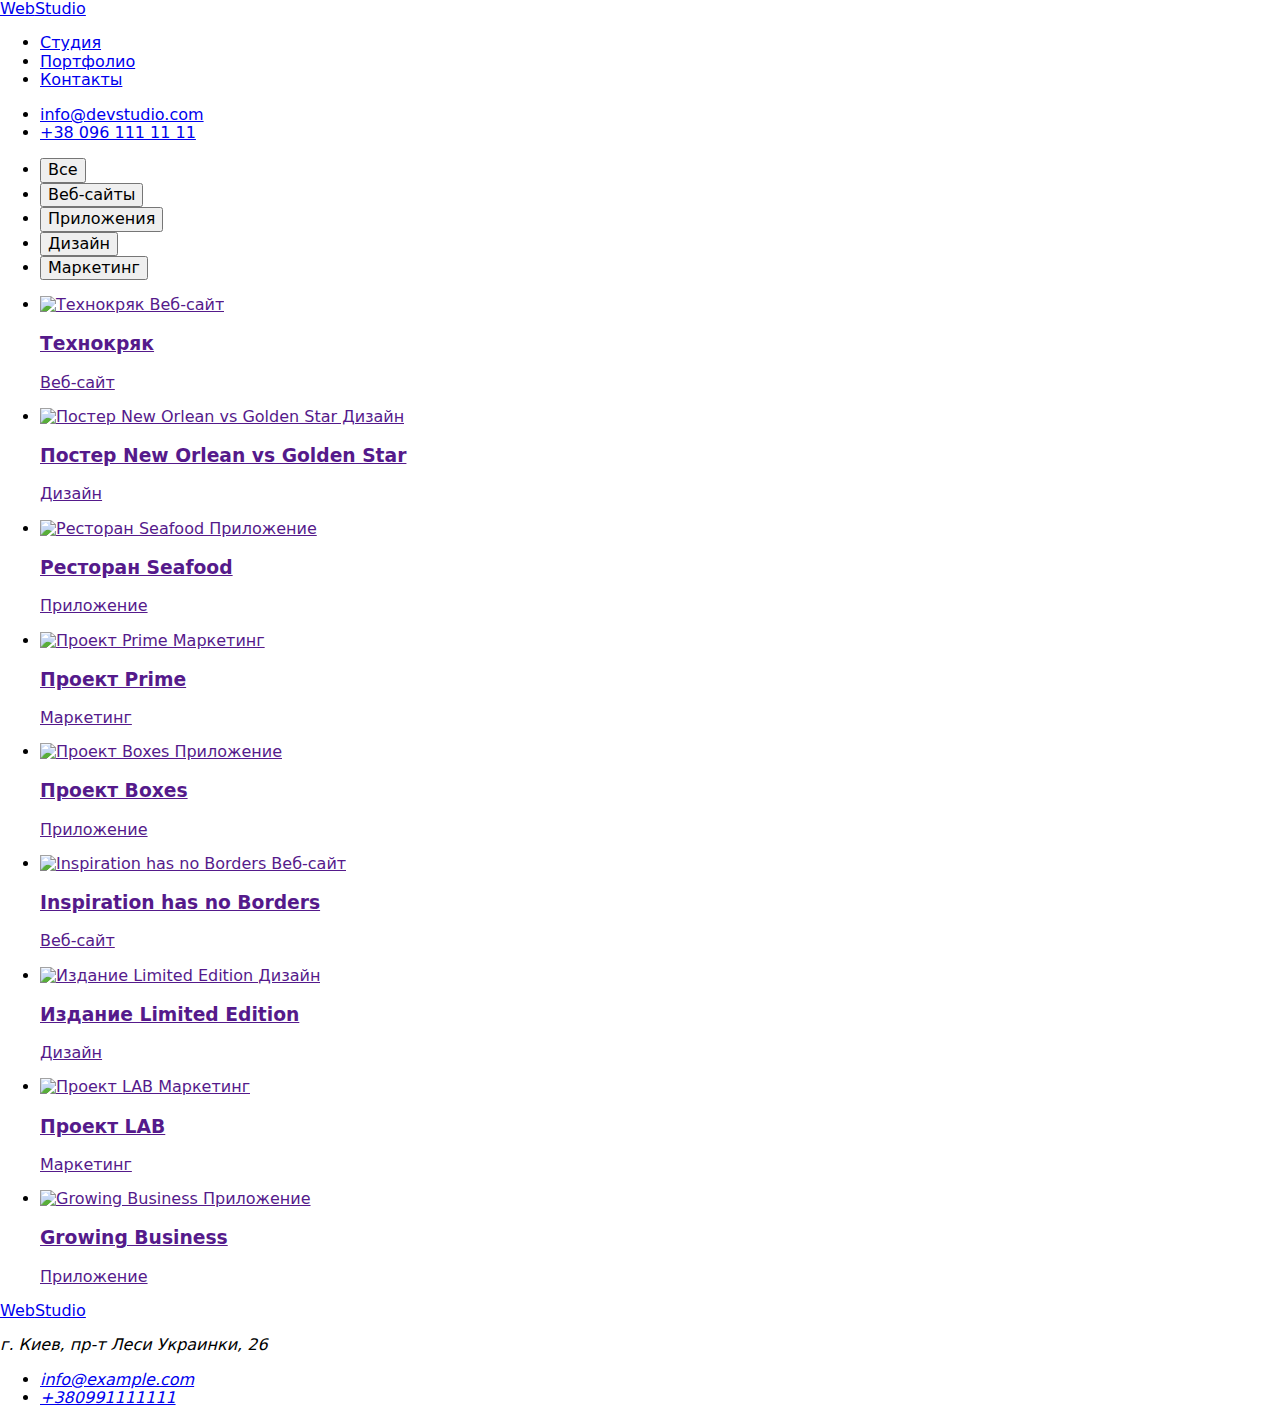
==== portfolio.html @ 3529022d "Create portfolio.html" ====
<!DOCTYPE html>
<html lang="ru">

<head>
    <meta charset="UTF-8">
    <meta http-equiv="X-UA-Compatible" content="IE=edge">
    <meta name="viewport" content="width=device-width, initial-scale=1.0">
    <title lang="en">WebStudio</title>
    <link rel="preconnect" href="https://fonts.googleapis.com">
    <link rel="preconnect" href="https://fonts.gstatic.com" crossorigin>
    <link
        href="https://fonts.googleapis.com/css2?family=Raleway:wght@700&family=Roboto:wght@400;500;700;900&display=swap"
        rel="stylesheet">
    <link rel="stylesheet"
        href="https://cdnjs.cloudflare.com/ajax/libs/modern-normalize/1.0.0/modern-normalize.min.css" />
    <link rel="stylesheet" href="./css/styles.css">
</head>

<body>
    <!-- Лого сайта -->
    <header class="page-header">
        <div class="container navmain">
            <a href="./index.html" class="logo" lang="en"><span class="web">Web</span>Studio</a>
            <nav>
                <!--Навигация сайта-->
                <ul class="marka">
                    <li class="item"><a class="nav-site" href="./index.html">Студия</a></li>
                    <li class="item"><a class="nav-sites" href="./portfolio.html">Портфолио</a></li>
                    <li class="item"><a class="nav-site" href="./Контакты">Контакты</a></li>
                </ul>
            </nav>
            <ul class="marka">
                <li class="item"><a class="nav-adm" href="mailto:info@devstudio.com">info@devstudio.com</a></li>
                <li class="item"><a class="nav-adm" href="tel:+380961111111">+38 096 111 11 11</a></li>
            </ul>
        </div>
    </header>

    <!-- услуги/примеры работ-->
    <main>
        <section class="section-main">
            <div class="container">
                <ul class="buttonsfive">
                    <li class="button-marg"><button class="button-all" type="button">Все</button></li>
                    <li class="button-marg"><button class="button-site" type="button">Веб-сайты</button></li>
                    <li class="button-marg"><button class="button-app" type="button">Приложения</button></li>
                    <li class="button-marg"><button class="button-design" type="button">Дизайн</button></li>
                    <li class="button-marg"><button class="button-market" type="button">Маркетинг</button></li>
                </ul>
                <ul class="site-photo">
                    <li class="item">
                        <a href="">
                            <img src="./images/technokryak.jpg" alt="Технокряк Веб-сайт" width="370" height="294"/>
                            <h3>Технокряк</h3>
                            <p>Веб-сайт</p>
                        </a>
                    </li>
                    <li class="item">
                        <a href="">
                            <img src="./images/basketposter.jpg" alt="Постер New Orlean vs Golden Star Дизайн" width="370" height="294"/>
                            <h3>Постер New Orlean vs Golden Star</h3>
                            <p>Дизайн</p>
                        </a>
                    </li>
                    <li class="item">
                        <a href="">
                            <img src="./images/seafood.jpg" alt="Ресторан Seafood Приложение" width="370" height="294"/>
                            <h3>Ресторан Seafood</h3>
                            <p>Приложение</p>
                        </a>
                    </li>
                    <li class="item">
                        <a href="">
                            <img src="./images/projectprime.jpg" alt="Проект Prime Маркетинг" width="370" height="294"/>
                            <h3>Проект Prime</h3>
                            <p>Маркетинг</p>
                        </a>
                    </li>
                    <li class="item">
                        <a href="">
                            <img src="./images/boxes.jpg" alt="Проект Boxes Приложение" width="370" height="294"/>
                            <h3>Проект Boxes</h3>
                            <p>Приложение</p>
                        </a>
                    </li>
                    <li class="item">
                        <a href="">
                            <img src="./images/inspirations.jpg" alt="Inspiration has no Borders Веб-сайт" width="370" height="294"/>
                            <h3>Inspiration has no Borders</h3>
                            <p>Веб-сайт</p>
                        </a>
                    </li>
                    <li class="item">
                        <a href="">
                            <img src="./images/limitededition.jpg" alt="Издание Limited Edition Дизайн" width="370" height="294"/>
                            <h3>Издание Limited Edition</h3>
                            <p>Дизайн</p>
                        </a>
                    </li>
                    <li class="item">
                        <a href="">
                            <img src="./images/lab.jpg" alt="Проект LAB Маркетинг" width="370" height="294"/>
                            <h3>Проект LAB</h3>
                            <p>Маркетинг</p>
                        </a>
                    </li>
                    <li class="item">
                        <a href="">
                            <img src="./images/growing.jpg" alt="Growing Business Приложение" width="370" height="294"/>
                            <h3>Growing Business</h3>
                            <p>Приложение</p>
                        </a>
                    </li>
                </ul>
            </div>
        </section>
    </main>
    <!-- Футер -->
    <footer class="footer">
        <a href="./index.html" class="logo-two" lang="en"><span class="web-two">Web</span>Studio</a>
        <address class="address">
            <p class="street">г. Киев, пр-т Леси Украинки, 26</p>
            <ul class="marka-foot">
                <li><a class="nav-adm-two" href="mailto:info@example.com">info@example.com</a></li>
                <li><a class="nav-adm-two" href="tel:380991111111">+380991111111</a></li>
            </ul>
        </address>
    </footer>
</body>

</html>
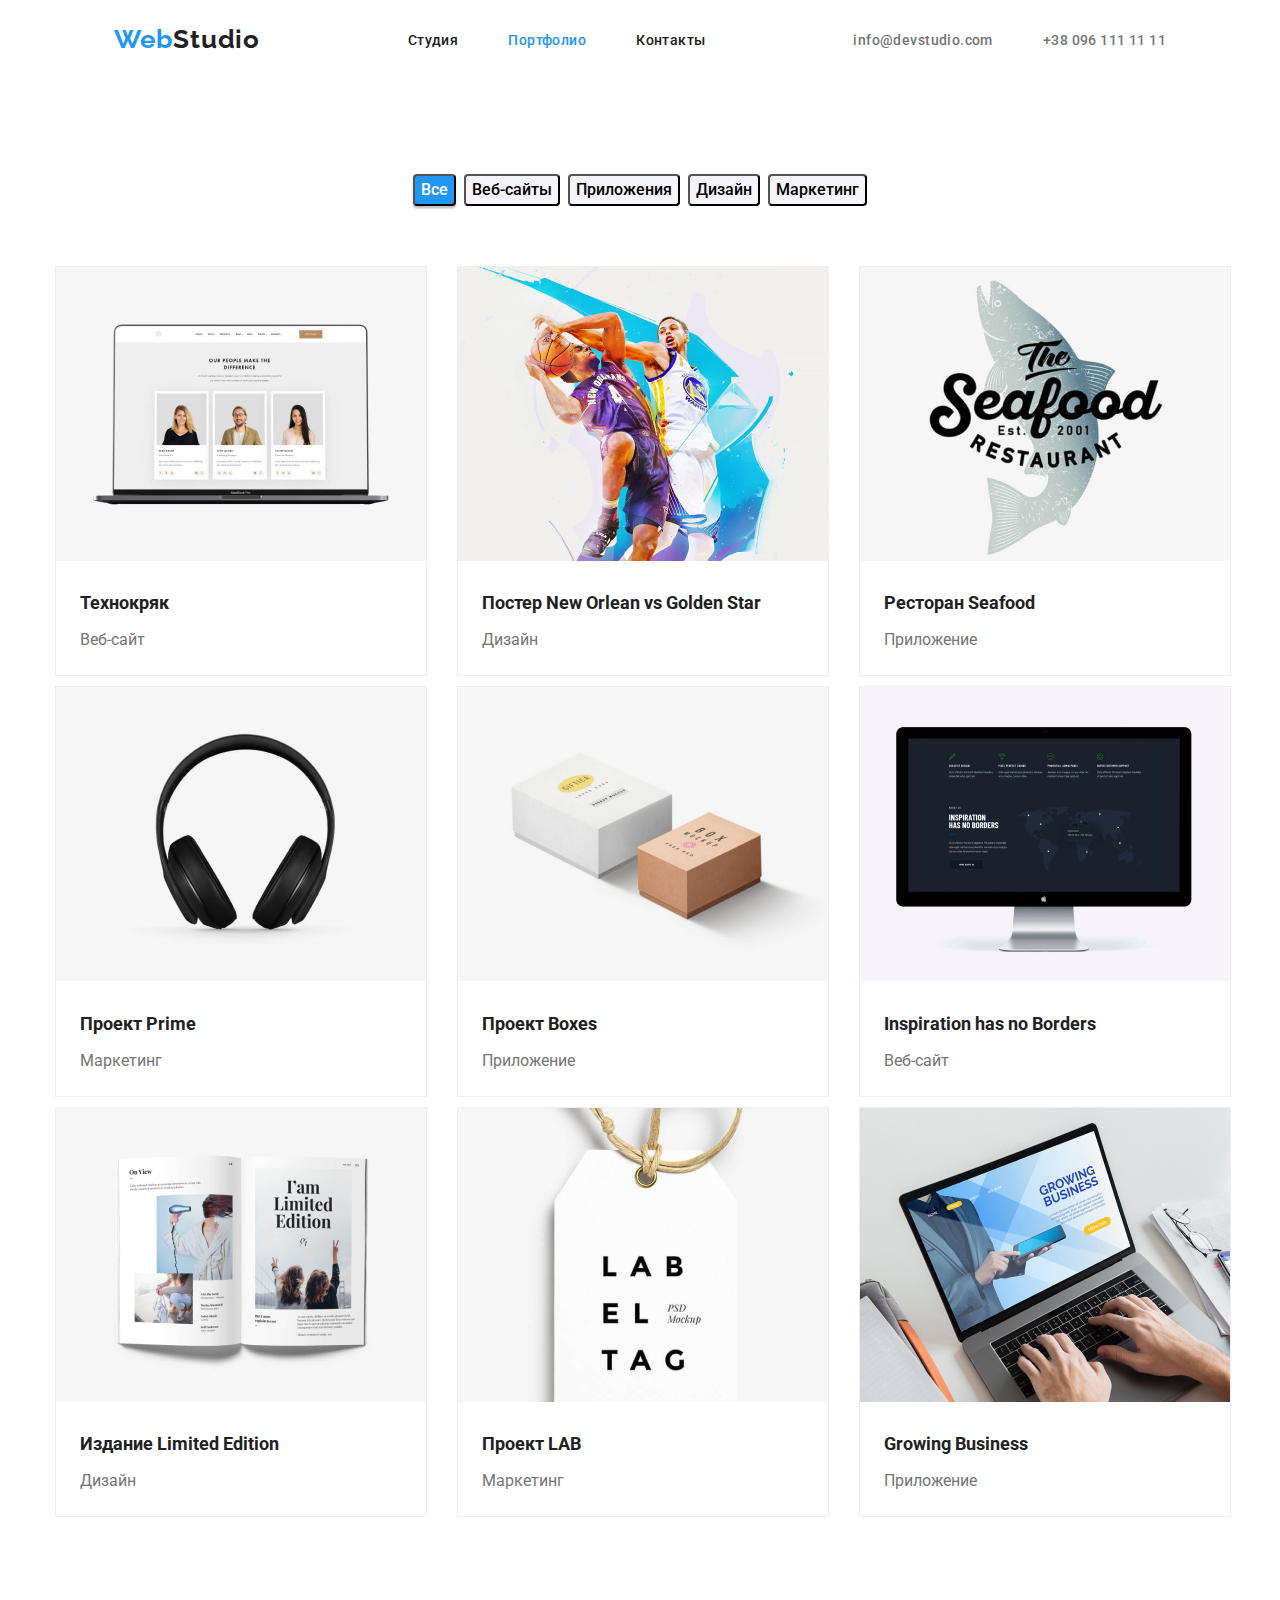
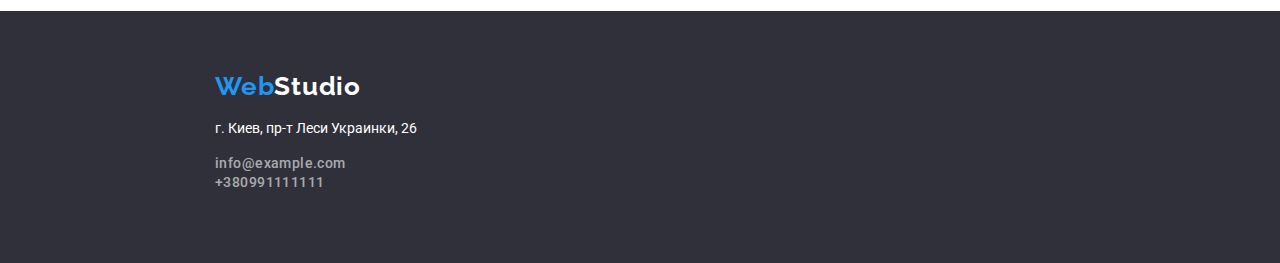
==== commit aba9b808: "Update portfolio.html" ====
--- a/portfolio.html
+++ b/portfolio.html
@@ -118,9 +118,9 @@
     <!-- Футер -->
     <footer class="footer">
         <a href="./index.html" class="logo-two" lang="en"><span class="web-two">Web</span>Studio</a>
-        <address class="address">
-            <p class="street">г. Киев, пр-т Леси Украинки, 26</p>
+        <address>
             <ul class="marka-foot">
+                <li><p>г. Киев, пр-т Леси Украинки, 26</p></li>
                 <li><a class="nav-adm-two" href="mailto:info@example.com">info@example.com</a></li>
                 <li><a class="nav-adm-two" href="tel:380991111111">+380991111111</a></li>
             </ul>
--- a/css/styles.css
+++ b/css/styles.css
@@ -0,0 +1,409 @@
+body {
+  font-family: roboto;
+  color: #212121;
+}
+.html {
+  box-sizing: border-box;
+}
+.page-header {
+  list-style: none;
+}
+
+.container {
+  width: 1230px;
+  padding-left: 15px;
+  padding-right: 15px;
+  margin-left: auto;
+  margin-right: auto;
+}
+.navmain {
+  display: flex;
+  justify-content: space-around;
+}
+
+.logo {
+  display: flex;
+  margin-top: 24px;
+  font-family: Raleway;
+  font-weight: bold;
+  font-size: 26px;
+  line-height: 31px;
+  color: #212121;
+  text-decoration: none;
+  letter-spacing: 0.03em;
+}
+.web {
+  display: flex;
+  font-family: Raleway;
+  font-weight: bold;
+  font-size: 26px;
+  line-height: 31px;
+  color: #2196f3;
+  text-decoration: none;
+  letter-spacing: 0.03em;
+}
+.buttonsfive {
+  list-style-type: none;
+  padding: 0px;
+  margin: 0px;
+  display: flex;
+  justify-content: center;
+  padding-top: 94px;
+}
+
+.marka .item + .item {
+  margin-left: 30px;
+}
+.marka h3 {
+  padding-top: 94px;
+  margin-top: 0px;
+  margin-bottom: 10px;
+}
+.marka p {
+  margin-top: 0px;
+  margin-bottom: 0px;
+}
+.marka {
+  list-style-type: none;
+  padding: 0px;
+  margin: 0px;
+  display: flex;
+  justify-content: center;
+}
+.marka-foot {
+  list-style-type: none;
+  padding: 0px;
+  margin: 0px;
+  margin-left: 215px;
+}
+
+.marka-two + .marka-two {
+  margin-left: 30px;
+}
+.marka-two {
+  margin: 0px;
+  padding-left: 0px;
+  list-style-type: none;
+  display: flex;
+  justify-content: center;
+  padding-bottom: 94px;
+}
+.marka-two .item-two + .item-two {
+  margin-left: 30px;
+}
+
+.marka li {
+  list-style-type: none;
+}
+
+.social {
+  list-style-type: none;
+  margin: 0px;
+  padding: 0px;
+  display: flex;
+  justify-content: center;
+}
+.social .social-link + .social-link {
+  margin-left: 10px;
+}
+.marka-three {
+  list-style-type: none;
+  margin: 0px;
+  padding: 0px;
+  padding-bottom: 94px;
+  display: flex;
+  justify-content: center;
+}
+.marka-three .item-three + .item-three {
+  margin-left: 30px;
+}
+.marka-three h3 {
+  margin-top: 30px;
+  margin-bottom: 10px;
+}
+.marka-three p {
+  margin-top: 0px;
+  margin-bottom: 30px;
+}
+.nav-sites {
+  display: flex;
+  align-items: center;
+  justify-content: center;
+  padding-top: 32px;
+  padding-bottom: 32px;
+  font-weight: 500;
+  font-size: 14px;
+  line-height: 16px;
+  color: #2196f3;
+  text-decoration: none;
+  letter-spacing: 0.03em;
+}
+.nav-site {
+  display: flex;
+  align-items: center;
+  justify-content: center;
+  padding-top: 32px;
+  padding-bottom: 32px;
+  font-weight: 500;
+  font-size: 14px;
+  line-height: 16px;
+  color: #212121;
+  text-decoration: none;
+  letter-spacing: 0.03em;
+}
+
+.marka .item + .item {
+  margin-left: 50px;
+}
+.nav-site:hover,
+.nav-site:focus {
+  color: #2196f3;
+}
+.nav-adm {
+  display: flex;
+  align-items: center;
+  justify-content: center;
+  margin-top: 32px;
+  margin-bottom: 32px;
+  color: rgba(117, 117, 117, 1);
+  font-weight: 500;
+  font-size: 14px;
+  line-height: 16px;
+  text-decoration: none;
+  letter-spacing: 0.03em;
+  font-style: normal;
+}
+.nav-adm:hover,
+.nav-adm:focus {
+  color: #2196f3;
+}
+.nav-adm-two {
+  color: rgba(255, 255, 255, 0.6);
+  font-weight: 500;
+  font-size: 14px;
+  line-height: 16px;
+  text-decoration: none;
+  letter-spacing: 0.03em;
+  font-style: normal;
+}
+.nav-adm-two:hover,
+.nav-adm-two:focus {
+  color: #2196f3;
+}
+.section {
+  background: #2f303a;
+  width: 1600px;
+  height: 600px;
+  margin: auto;
+  padding: auto;
+}
+.section-talk {
+  padding: 0px;
+  margin: 0px;
+  padding-top: 200px;
+  margin-bottom: 30px;
+
+  font-family: Roboto;
+  font-weight: 900;
+  font-size: 44px;
+  line-height: 60px;
+  text-align: center;
+  letter-spacing: 0.06em;
+  text-transform: uppercase;
+  color: #ffffff;
+}
+.section-button:hover,
+.section-button:focus {
+  background: #188ce8;
+}
+.section-button {
+  width: 200px;
+  height: 50px;
+  background: #2196f3;
+  box-shadow: 0px 4px 4px rgba(0, 0, 0, 0.15);
+  border-radius: 4px;
+  cursor: pointer;
+  position: relative;
+  left: 50%;
+  transform: translate(-50%, 0);
+}
+.butt {
+  font-weight: bold;
+  font-size: 16px;
+  line-height: 30px;
+  color: #ffffff;
+  letter-spacing: 0.06em;
+}
+.special h3 {
+  font-weight: bold;
+  font-size: 14px;
+  line-height: 16px;
+  color: #212121;
+  letter-spacing: 0.03em;
+  text-transform: uppercase;
+}
+.special p {
+  font-weight: normal;
+  font-size: 14px;
+  line-height: 24px;
+  color: #757575;
+}
+.workday h2 {
+  margin-top: 0px;
+  margin-bottom: 50px;
+  padding-top: 94px;
+  text-align: center;
+  font-weight: bold;
+  font-size: 36px;
+  line-height: 42px;
+  color: #212121;
+}
+.teamwork {
+  list-style: none;
+  background: #f5f4fa;
+}
+.teamwork h2 {
+  margin-top: 0px;
+  margin-bottom: 50px;
+  padding-top: 94px;
+  text-align: center;
+  font-weight: bold;
+  font-size: 36px;
+  line-height: 42px;
+  color: #212121;
+}
+.teamwork h3 {
+  text-align: center;
+  font-weight: 500;
+  font-size: 16px;
+  line-height: 19px;
+  color: #212121;
+}
+.teamwork p {
+  text-align: center;
+  font-weight: normal;
+  font-size: 16px;
+  line-height: 19px;
+  color: #757575;
+}
+
+.footer {
+  background: #2f303a;
+  margin: auto;
+  padding: auto;
+  width: 1600px;
+  height: 252px;
+}
+.marka-foot p {
+  font-style: normal;
+  font-weight: normal;
+  font-size: 14px;
+  line-height: 24px;
+  color: #ffffff;
+}
+.logo-two {
+  margin-left: 215px;
+  padding-top: 60px;
+  display: block;
+  justify-content: center;
+  font-family: Raleway;
+  font-weight: bold;
+  font-size: 26px;
+  line-height: 31px;
+  color: #ffffff;
+  text-decoration: none;
+  letter-spacing: 0.03em;
+}
+.web-two {
+  font-family: Raleway;
+  font-weight: bold;
+  font-size: 26px;
+  line-height: 31px;
+  color: #2196f3;
+  letter-spacing: 0.03em;
+  text-decoration: none;
+}
+.buttonsfive .button-marg + .button-marg {
+  margin-left: 8px;
+}
+.buttonsfive .button-marg {
+  margin-bottom: 50px;
+}
+.button-all,
+.button-site,
+.button-app,
+.button-design,
+.button-market {
+  background: #f5f4fa;
+  border-radius: 4px;
+  cursor: pointer;
+  font-weight: 500;
+  font-size: 16px;
+  line-height: 26px;
+}
+.button-all:hover,
+.button-site:hover,
+.button-app:hover,
+.button-design:hover,
+.button-market:hover,
+.button-all:focus,
+.button-site:focus,
+.button-app:focus,
+.button-design:focus,
+.button-market:focus {
+  background: #2196f3;
+  box-shadow: 0px 3px 1px rgba(0, 0, 0, 0.1), 0px 1px 2px rgba(0, 0, 0, 0.08),
+    0px 2px 2px rgba(0, 0, 0, 0.12);
+  border-radius: 4px;
+  color: #ffffff;
+}
+.button-all {
+  background: #2196f3;
+  box-shadow: 0px 3px 1px rgba(0, 0, 0, 0.1), 0px 1px 2px rgba(0, 0, 0, 0.08),
+    0px 2px 2px rgba(0, 0, 0, 0.12);
+  border-radius: 4px;
+  color: #ffffff;
+}
+.site-photo .item {
+  padding: 0px;
+  margin-left: 10px;
+  margin-top: 10px;
+  border: 1px solid #eeeeee;
+}
+.site-photo .item:nth-child(1n) {
+  margin-left: 30px;
+}
+
+.site-photo a {
+  text-decoration: none;
+  margin: 0px;
+  padding: 0px;
+}
+.site-photo {
+  list-style-type: none;
+  display: flex;
+  flex-wrap: wrap;
+  padding: 0px;
+  margin: 0px;
+  margin-left: -15px;
+  margin-right: -15px;
+  padding-bottom: 94px;
+}
+.site-photo h3 {
+  font-weight: bold;
+  font-size: 18px;
+  line-height: 36px;
+  color: #212121;
+  margin-top: 20px;
+  margin-bottom: 4px;
+  margin-left: 24px;
+}
+.site-photo p {
+  font-weight: normal;
+  font-size: 16px;
+  line-height: 30px;
+  color: #757575;
+  margin-bottom: 20px;
+  margin-top: 0px;
+  margin-left: 24px;
+}
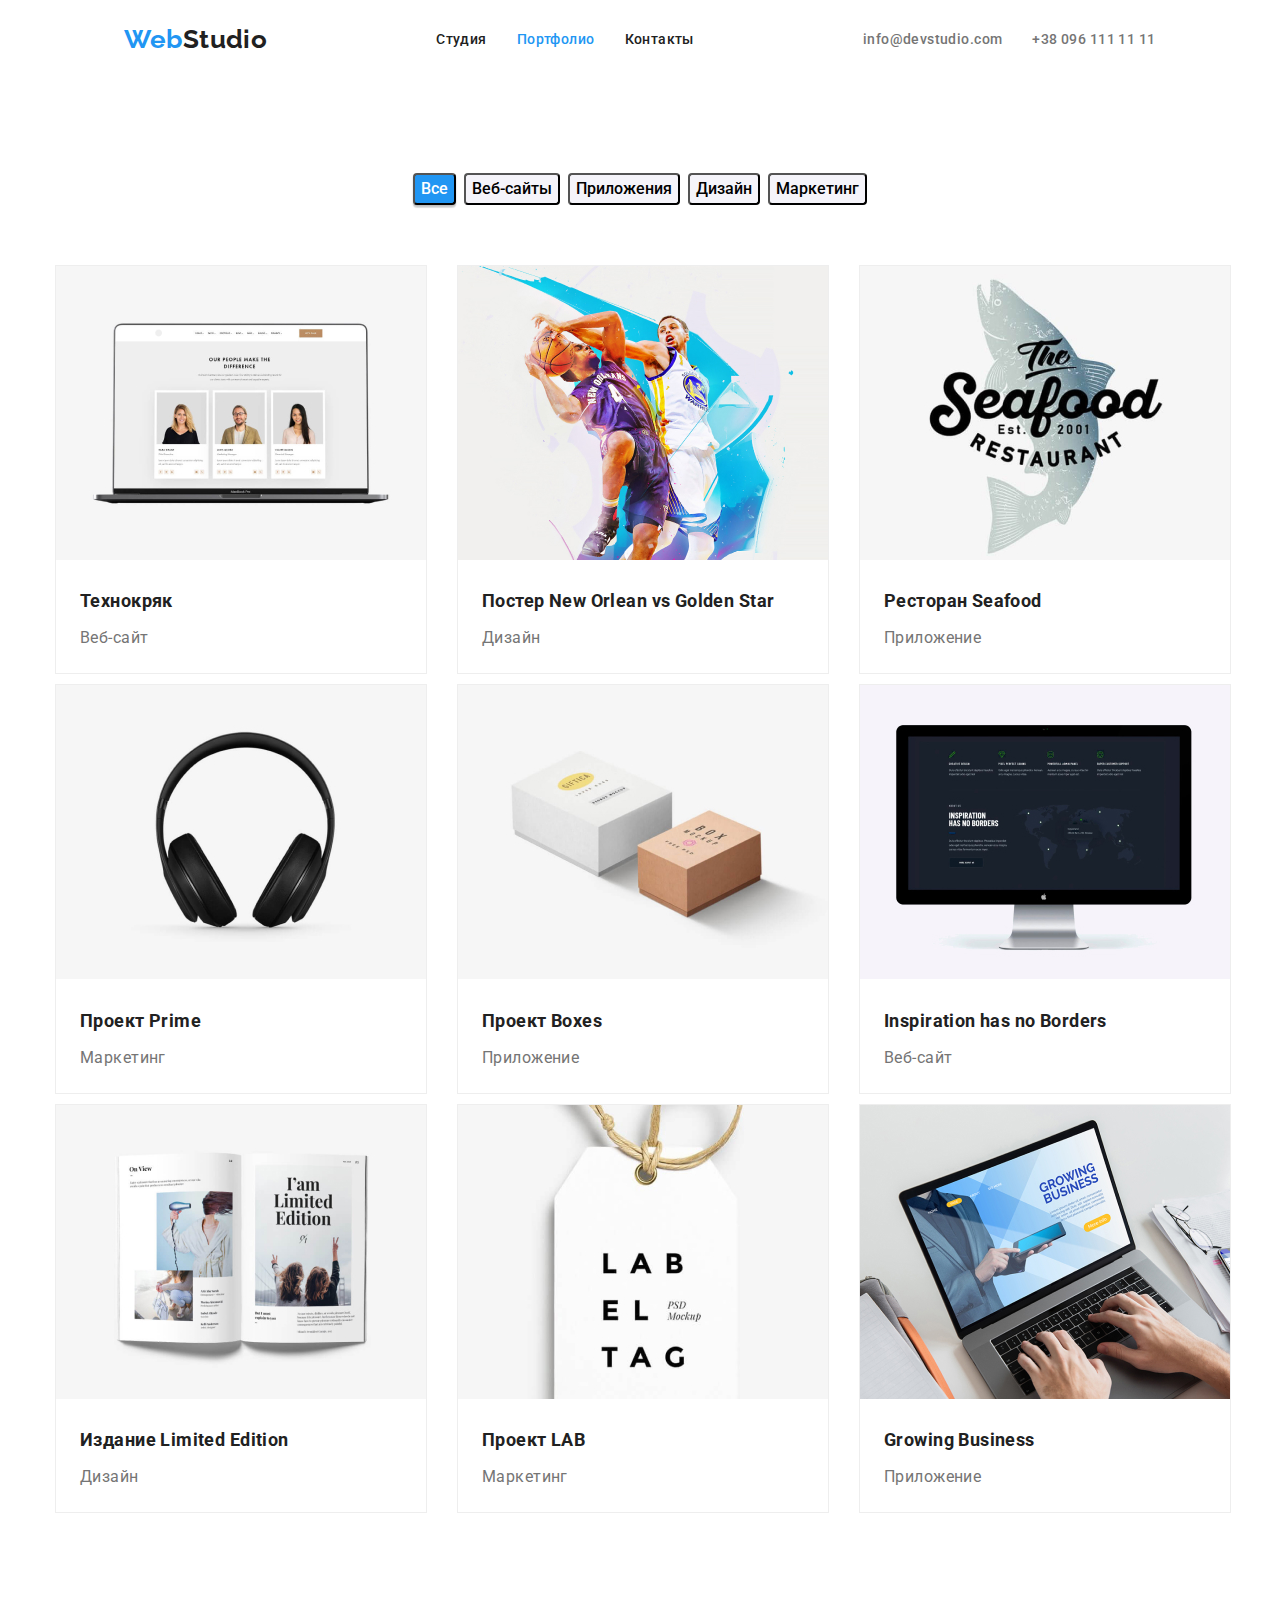
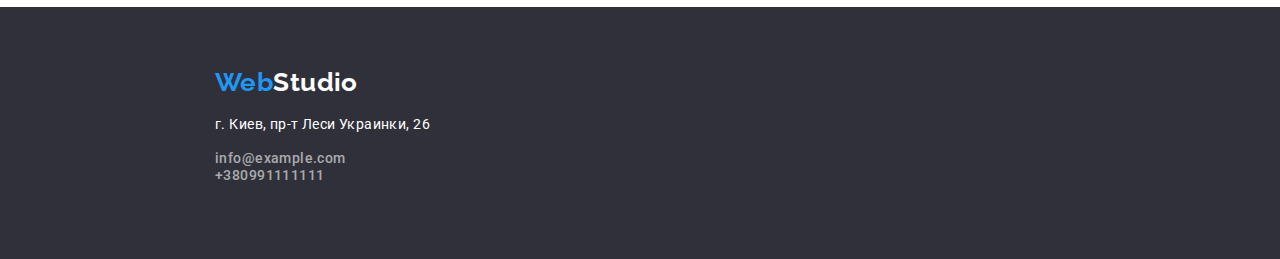
==== commit 82d7c0eb: "Update portfolio.html" ====
--- a/portfolio.html
+++ b/portfolio.html
@@ -40,6 +40,7 @@
     <main>
         <section class="section-main">
             <div class="container">
+                <h1>услуги, примеры работ</h1>
                 <ul class="buttonsfive">
                     <li class="button-marg"><button class="button-all" type="button">Все</button></li>
                     <li class="button-marg"><button class="button-site" type="button">Веб-сайты</button></li>
@@ -51,63 +52,63 @@
                     <li class="item">
                         <a href="">
                             <img src="./images/technokryak.jpg" alt="Технокряк Веб-сайт" width="370" height="294"/>
-                            <h3>Технокряк</h3>
+                            <h2>Технокряк</h2>
                             <p>Веб-сайт</p>
                         </a>
                     </li>
                     <li class="item">
                         <a href="">
                             <img src="./images/basketposter.jpg" alt="Постер New Orlean vs Golden Star Дизайн" width="370" height="294"/>
-                            <h3>Постер New Orlean vs Golden Star</h3>
+                            <h2>Постер New Orlean vs Golden Star</h2>
                             <p>Дизайн</p>
                         </a>
                     </li>
                     <li class="item">
                         <a href="">
                             <img src="./images/seafood.jpg" alt="Ресторан Seafood Приложение" width="370" height="294"/>
-                            <h3>Ресторан Seafood</h3>
+                            <h2>Ресторан Seafood</h2>
                             <p>Приложение</p>
                         </a>
                     </li>
                     <li class="item">
                         <a href="">
                             <img src="./images/projectprime.jpg" alt="Проект Prime Маркетинг" width="370" height="294"/>
-                            <h3>Проект Prime</h3>
+                            <h2>Проект Prime</h2>
                             <p>Маркетинг</p>
                         </a>
                     </li>
                     <li class="item">
                         <a href="">
                             <img src="./images/boxes.jpg" alt="Проект Boxes Приложение" width="370" height="294"/>
-                            <h3>Проект Boxes</h3>
+                            <h2>Проект Boxes</h2>
                             <p>Приложение</p>
                         </a>
                     </li>
                     <li class="item">
                         <a href="">
                             <img src="./images/inspirations.jpg" alt="Inspiration has no Borders Веб-сайт" width="370" height="294"/>
-                            <h3>Inspiration has no Borders</h3>
+                            <h2>Inspiration has no Borders</h2>
                             <p>Веб-сайт</p>
                         </a>
                     </li>
                     <li class="item">
                         <a href="">
                             <img src="./images/limitededition.jpg" alt="Издание Limited Edition Дизайн" width="370" height="294"/>
-                            <h3>Издание Limited Edition</h3>
+                            <h2>Издание Limited Edition</h2>
                             <p>Дизайн</p>
                         </a>
                     </li>
                     <li class="item">
                         <a href="">
                             <img src="./images/lab.jpg" alt="Проект LAB Маркетинг" width="370" height="294"/>
-                            <h3>Проект LAB</h3>
+                            <h2>Проект LAB</h2>
                             <p>Маркетинг</p>
                         </a>
                     </li>
                     <li class="item">
                         <a href="">
                             <img src="./images/growing.jpg" alt="Growing Business Приложение" width="370" height="294"/>
-                            <h3>Growing Business</h3>
+                            <h2>Growing Business</h2>
                             <p>Приложение</p>
                         </a>
                     </li>
--- a/css/styles.css
+++ b/css/styles.css
@@ -1,7 +1,23 @@
+:root {
+  --general-text: #212121;
+  --second-text: #ffffff;
+  --blue-text: #2196f3;
+  --grey-text: #757575;
+  --nav-grey-text: rgba(255, 255, 255, 0.6);
+  --background-dark: #2f303a;
+  --background-white: #f5f4fa;
+  --background-button: #188ce8;
+  --background-body: #ffffff;
+}
+
 body {
-  font-family: roboto;
-  color: #212121;
-}
+  font-family: Roboto, sans-serif;
+  color: var(--general-text);
+  font-size: 14px;
+  letter-spacing: 0.03em;
+  background-color: var(--background-body);
+}
+
 .html {
   box-sizing: border-box;
 }
@@ -27,20 +43,18 @@
   font-family: Raleway;
   font-weight: bold;
   font-size: 26px;
-  line-height: 31px;
-  color: #212121;
-  text-decoration: none;
-  letter-spacing: 0.03em;
+  line-height: 1.2;
+  color: var(--general-text);
+  text-decoration: none;
 }
 .web {
   display: flex;
   font-family: Raleway;
   font-weight: bold;
   font-size: 26px;
-  line-height: 31px;
-  color: #2196f3;
-  text-decoration: none;
-  letter-spacing: 0.03em;
+  line-height: 1.2;
+  color: var(--blue-text);
+  text-decoration: none;
 }
 .buttonsfive {
   list-style-type: none;
@@ -54,14 +68,27 @@
 .marka .item + .item {
   margin-left: 30px;
 }
-.marka h3 {
+.marka h2 {
   padding-top: 94px;
   margin-top: 0px;
   margin-bottom: 10px;
+  font-size: 14px;
+  font-weight: bold;
+  line-height: 1.1;
+  text-transform: uppercase;
 }
 .marka p {
   margin-top: 0px;
   margin-bottom: 0px;
+  line-height: 1.7;
+  color: #757575;
+}
+.markas {
+  list-style-type: none;
+  padding: 0px;
+  margin: 0px;
+  display: flex;
+  justify-content: center;
 }
 .marka {
   list-style-type: none;
@@ -132,11 +159,9 @@
   padding-top: 32px;
   padding-bottom: 32px;
   font-weight: 500;
-  font-size: 14px;
-  line-height: 16px;
-  color: #2196f3;
-  text-decoration: none;
-  letter-spacing: 0.03em;
+  line-height: 1.1;
+  color: var(--blue-text);
+  text-decoration: none;
 }
 .nav-site {
   display: flex;
@@ -146,18 +171,17 @@
   padding-bottom: 32px;
   font-weight: 500;
   font-size: 14px;
-  line-height: 16px;
-  color: #212121;
-  text-decoration: none;
-  letter-spacing: 0.03em;
-}
-
-.marka .item + .item {
+  line-height: 1.1;
+  color: var(--general-text);
+  text-decoration: none;
+}
+
+.markas .item + .item {
   margin-left: 50px;
 }
 .nav-site:hover,
 .nav-site:focus {
-  color: #2196f3;
+  color: var(--blue-text);
 }
 .nav-adm {
   display: flex;
@@ -165,33 +189,28 @@
   justify-content: center;
   margin-top: 32px;
   margin-bottom: 32px;
-  color: rgba(117, 117, 117, 1);
-  font-weight: 500;
-  font-size: 14px;
-  line-height: 16px;
-  text-decoration: none;
-  letter-spacing: 0.03em;
-  font-style: normal;
+  color: var(--grey-text);
+  font-weight: 500;
+  line-height: 1.1;
+  text-decoration: none;
 }
 .nav-adm:hover,
 .nav-adm:focus {
-  color: #2196f3;
+  color: var(--blue-text);
 }
 .nav-adm-two {
-  color: rgba(255, 255, 255, 0.6);
-  font-weight: 500;
-  font-size: 14px;
-  line-height: 16px;
-  text-decoration: none;
-  letter-spacing: 0.03em;
+  color: var(--nav-grey-text);
+  font-weight: 500;
+  line-height: 1.1;
+  text-decoration: none;
   font-style: normal;
 }
 .nav-adm-two:hover,
 .nav-adm-two:focus {
-  color: #2196f3;
+  color: var(--blue-text);
 }
 .section {
-  background: #2f303a;
+  background: var(--background-dark);
   width: 1600px;
   height: 600px;
   margin: auto;
@@ -210,16 +229,16 @@
   text-align: center;
   letter-spacing: 0.06em;
   text-transform: uppercase;
-  color: #ffffff;
+  color: var(--second-text);
 }
 .section-button:hover,
 .section-button:focus {
-  background: #188ce8;
+  background: var(--background-button);
 }
 .section-button {
   width: 200px;
   height: 50px;
-  background: #2196f3;
+  background: var(--blue-text);
   box-shadow: 0px 4px 4px rgba(0, 0, 0, 0.15);
   border-radius: 4px;
   cursor: pointer;
@@ -230,23 +249,19 @@
 .butt {
   font-weight: bold;
   font-size: 16px;
-  line-height: 30px;
-  color: #ffffff;
+  line-height: 1.9;
+  color: var(--second-text);
   letter-spacing: 0.06em;
 }
 .special h3 {
   font-weight: bold;
-  font-size: 14px;
-  line-height: 16px;
-  color: #212121;
-  letter-spacing: 0.03em;
+  line-height: 1.1;
+  color: var(--general-text);
   text-transform: uppercase;
 }
 .special p {
-  font-weight: normal;
-  font-size: 14px;
-  line-height: 24px;
-  color: #757575;
+  line-height: 1.7;
+  color: var(--grey-text);
 }
 .workday h2 {
   margin-top: 0px;
@@ -255,12 +270,12 @@
   text-align: center;
   font-weight: bold;
   font-size: 36px;
-  line-height: 42px;
-  color: #212121;
+  line-height: 1.1;
+  color: var(--general-text);
 }
 .teamwork {
   list-style: none;
-  background: #f5f4fa;
+  background: var(--background-white);
 }
 .teamwork h2 {
   margin-top: 0px;
@@ -269,26 +284,26 @@
   text-align: center;
   font-weight: bold;
   font-size: 36px;
-  line-height: 42px;
-  color: #212121;
+  line-height: 1.1;
+  color: var(--general-text);
 }
 .teamwork h3 {
   text-align: center;
   font-weight: 500;
   font-size: 16px;
-  line-height: 19px;
-  color: #212121;
+  line-height: 1.2;
+  color: var(--general-text);
 }
 .teamwork p {
   text-align: center;
   font-weight: normal;
   font-size: 16px;
-  line-height: 19px;
-  color: #757575;
+  line-height: 1.2;
+  color: var(--grey-text);
 }
 
 .footer {
-  background: #2f303a;
+  background: var(--background-dark);
   margin: auto;
   padding: auto;
   width: 1600px;
@@ -298,8 +313,8 @@
   font-style: normal;
   font-weight: normal;
   font-size: 14px;
-  line-height: 24px;
-  color: #ffffff;
+  line-height: 1.7;
+  color: var(--second-text);
 }
 .logo-two {
   margin-left: 215px;
@@ -309,18 +324,16 @@
   font-family: Raleway;
   font-weight: bold;
   font-size: 26px;
-  line-height: 31px;
-  color: #ffffff;
-  text-decoration: none;
-  letter-spacing: 0.03em;
+  line-height: 1.2;
+  color: var(--second-text);
+  text-decoration: none;
 }
 .web-two {
   font-family: Raleway;
   font-weight: bold;
   font-size: 26px;
-  line-height: 31px;
-  color: #2196f3;
-  letter-spacing: 0.03em;
+  line-height: 1.2;
+  color: var(--blue-text);
   text-decoration: none;
 }
 .buttonsfive .button-marg + .button-marg {
@@ -334,12 +347,12 @@
 .button-app,
 .button-design,
 .button-market {
-  background: #f5f4fa;
+  background: var(--background-white);
   border-radius: 4px;
   cursor: pointer;
   font-weight: 500;
   font-size: 16px;
-  line-height: 26px;
+  line-height: 1.6;
 }
 .button-all:hover,
 .button-site:hover,
@@ -351,18 +364,18 @@
 .button-app:focus,
 .button-design:focus,
 .button-market:focus {
-  background: #2196f3;
+  background: var(--blue-text);
   box-shadow: 0px 3px 1px rgba(0, 0, 0, 0.1), 0px 1px 2px rgba(0, 0, 0, 0.08),
     0px 2px 2px rgba(0, 0, 0, 0.12);
   border-radius: 4px;
-  color: #ffffff;
+  color: var(--second-text);
 }
 .button-all {
-  background: #2196f3;
+  background: var(--blue-text);
   box-shadow: 0px 3px 1px rgba(0, 0, 0, 0.1), 0px 1px 2px rgba(0, 0, 0, 0.08),
     0px 2px 2px rgba(0, 0, 0, 0.12);
   border-radius: 4px;
-  color: #ffffff;
+  color: var(--second-text);
 }
 .site-photo .item {
   padding: 0px;
@@ -373,7 +386,9 @@
 .site-photo .item:nth-child(1n) {
   margin-left: 30px;
 }
-
+.section-main h1 {
+  display: none;
+}
 .site-photo a {
   text-decoration: none;
   margin: 0px;
@@ -389,20 +404,19 @@
   margin-right: -15px;
   padding-bottom: 94px;
 }
-.site-photo h3 {
+.site-photo h2 {
   font-weight: bold;
   font-size: 18px;
-  line-height: 36px;
-  color: #212121;
+  line-height: 2;
+  color: var(--general-text);
   margin-top: 20px;
   margin-bottom: 4px;
   margin-left: 24px;
 }
 .site-photo p {
-  font-weight: normal;
   font-size: 16px;
-  line-height: 30px;
-  color: #757575;
+  line-height: 1.9;
+  color: var(--grey-text);
   margin-bottom: 20px;
   margin-top: 0px;
   margin-left: 24px;
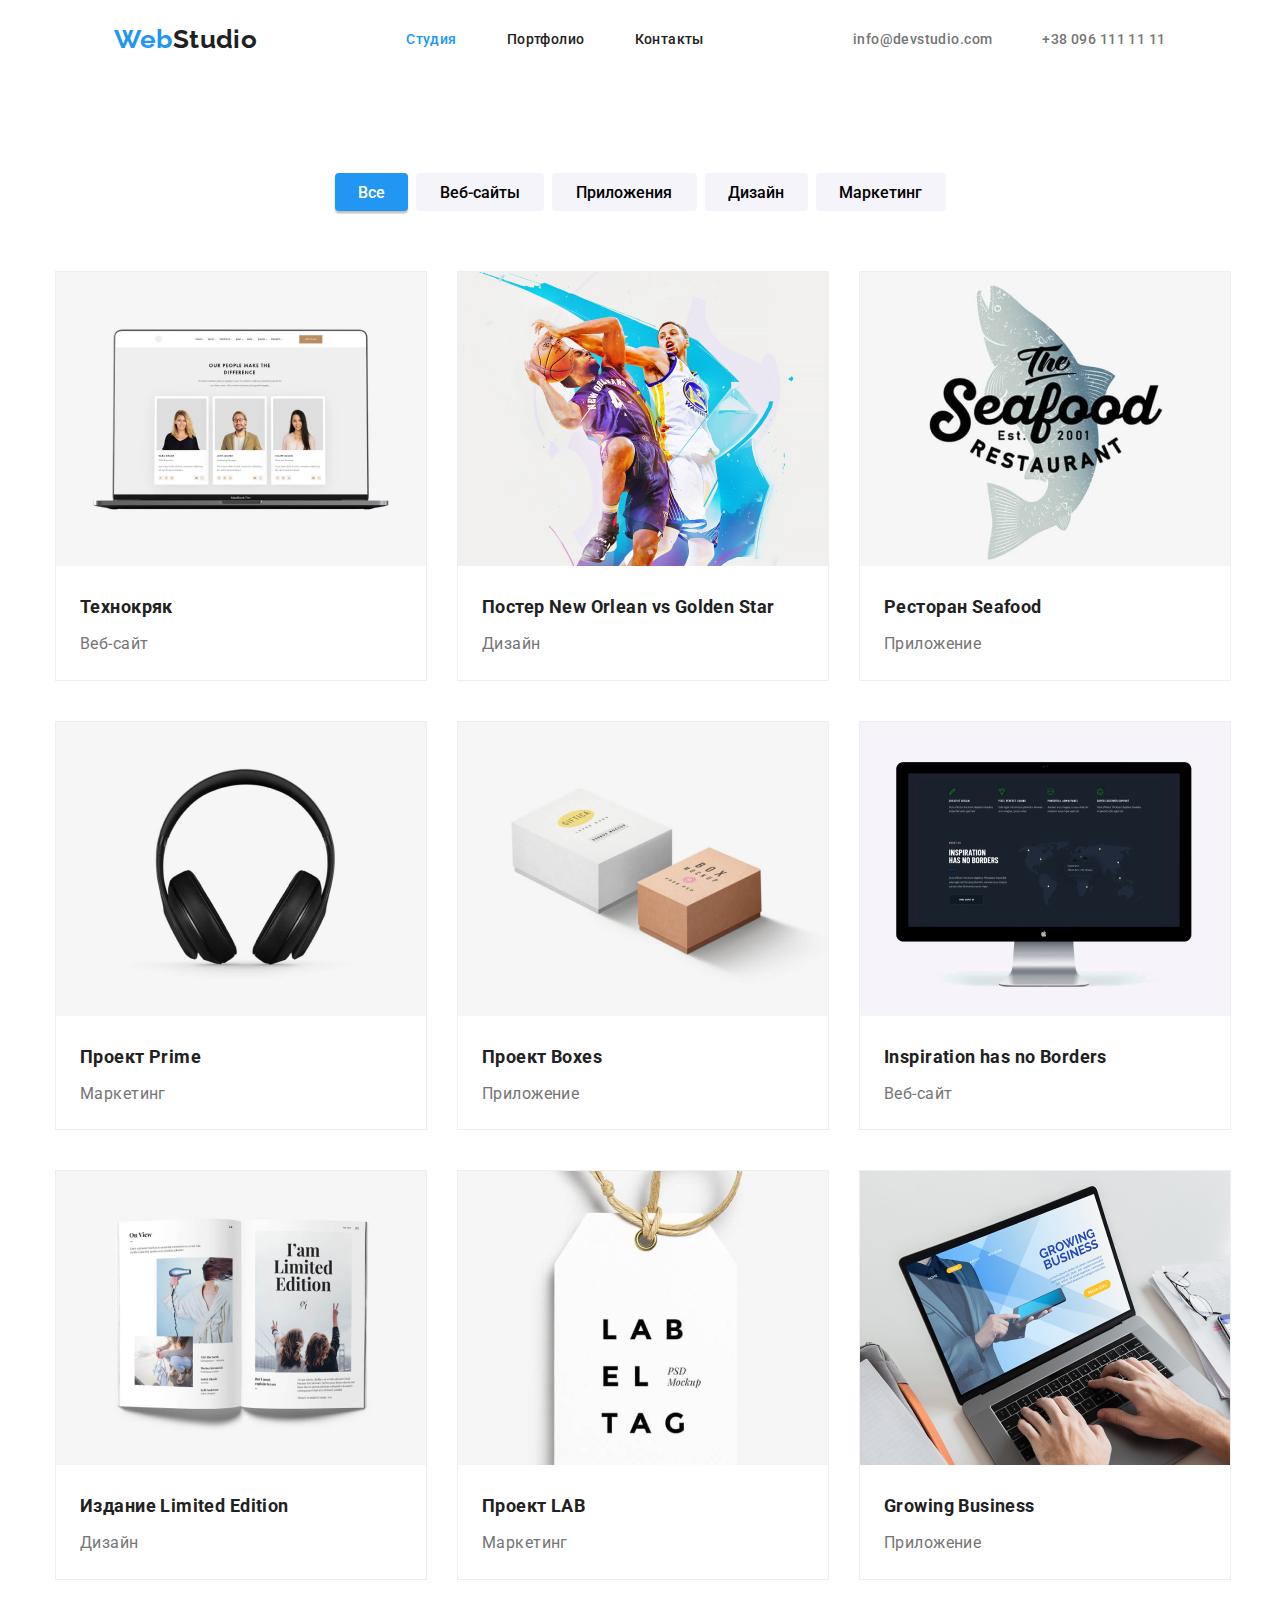
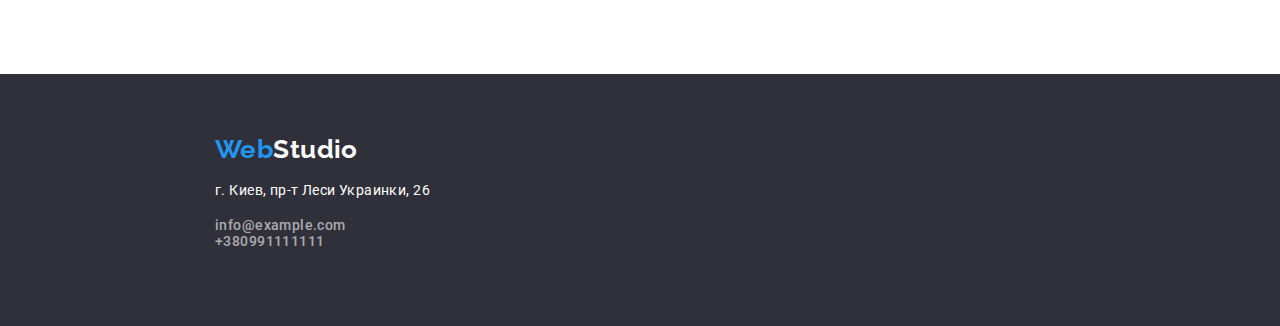
==== commit 80426b97: "Update portfolio.html" ====
--- a/portfolio.html
+++ b/portfolio.html
@@ -23,13 +23,13 @@
             <a href="./index.html" class="logo" lang="en"><span class="web">Web</span>Studio</a>
             <nav>
                 <!--Навигация сайта-->
-                <ul class="marka">
-                    <li class="item"><a class="nav-site" href="./index.html">Студия</a></li>
-                    <li class="item"><a class="nav-sites" href="./portfolio.html">Портфолио</a></li>
+                <ul class="markas">
+                    <li class="item"><a class="nav-sites" href="./index.html">Студия</a></li>
+                    <li class="item"><a class="nav-site" href="./portfolio.html">Портфолио</a></li>
                     <li class="item"><a class="nav-site" href="./Контакты">Контакты</a></li>
                 </ul>
             </nav>
-            <ul class="marka">
+            <ul class="markas">
                 <li class="item"><a class="nav-adm" href="mailto:info@devstudio.com">info@devstudio.com</a></li>
                 <li class="item"><a class="nav-adm" href="tel:+380961111111">+38 096 111 11 11</a></li>
             </ul>
--- a/css/styles.css
+++ b/css/styles.css
@@ -342,6 +342,26 @@
 .buttonsfive .button-marg {
   margin-bottom: 50px;
 }
+.button-all {
+  width: 73px;
+  height: 38px;
+}
+.button-site {
+  width: 128px;
+  height: 38px;
+}
+.button-app {
+  width: 145px;
+  height: 38px;
+}
+.button-design {
+  width: 103px;
+  height: 38px;
+}
+.button-market {
+  width: 130px;
+  height: 38px;
+}
 .button-all,
 .button-site,
 .button-app,
@@ -353,6 +373,7 @@
   font-weight: 500;
   font-size: 16px;
   line-height: 1.6;
+  border: none;
 }
 .button-all:hover,
 .button-site:hover,
@@ -385,6 +406,7 @@
 }
 .site-photo .item:nth-child(1n) {
   margin-left: 30px;
+  margin-bottom: 30px;
 }
 .section-main h1 {
   display: none;
@@ -402,7 +424,7 @@
   margin: 0px;
   margin-left: -15px;
   margin-right: -15px;
-  padding-bottom: 94px;
+  padding-bottom: 64px;
 }
 .site-photo h2 {
   font-weight: bold;
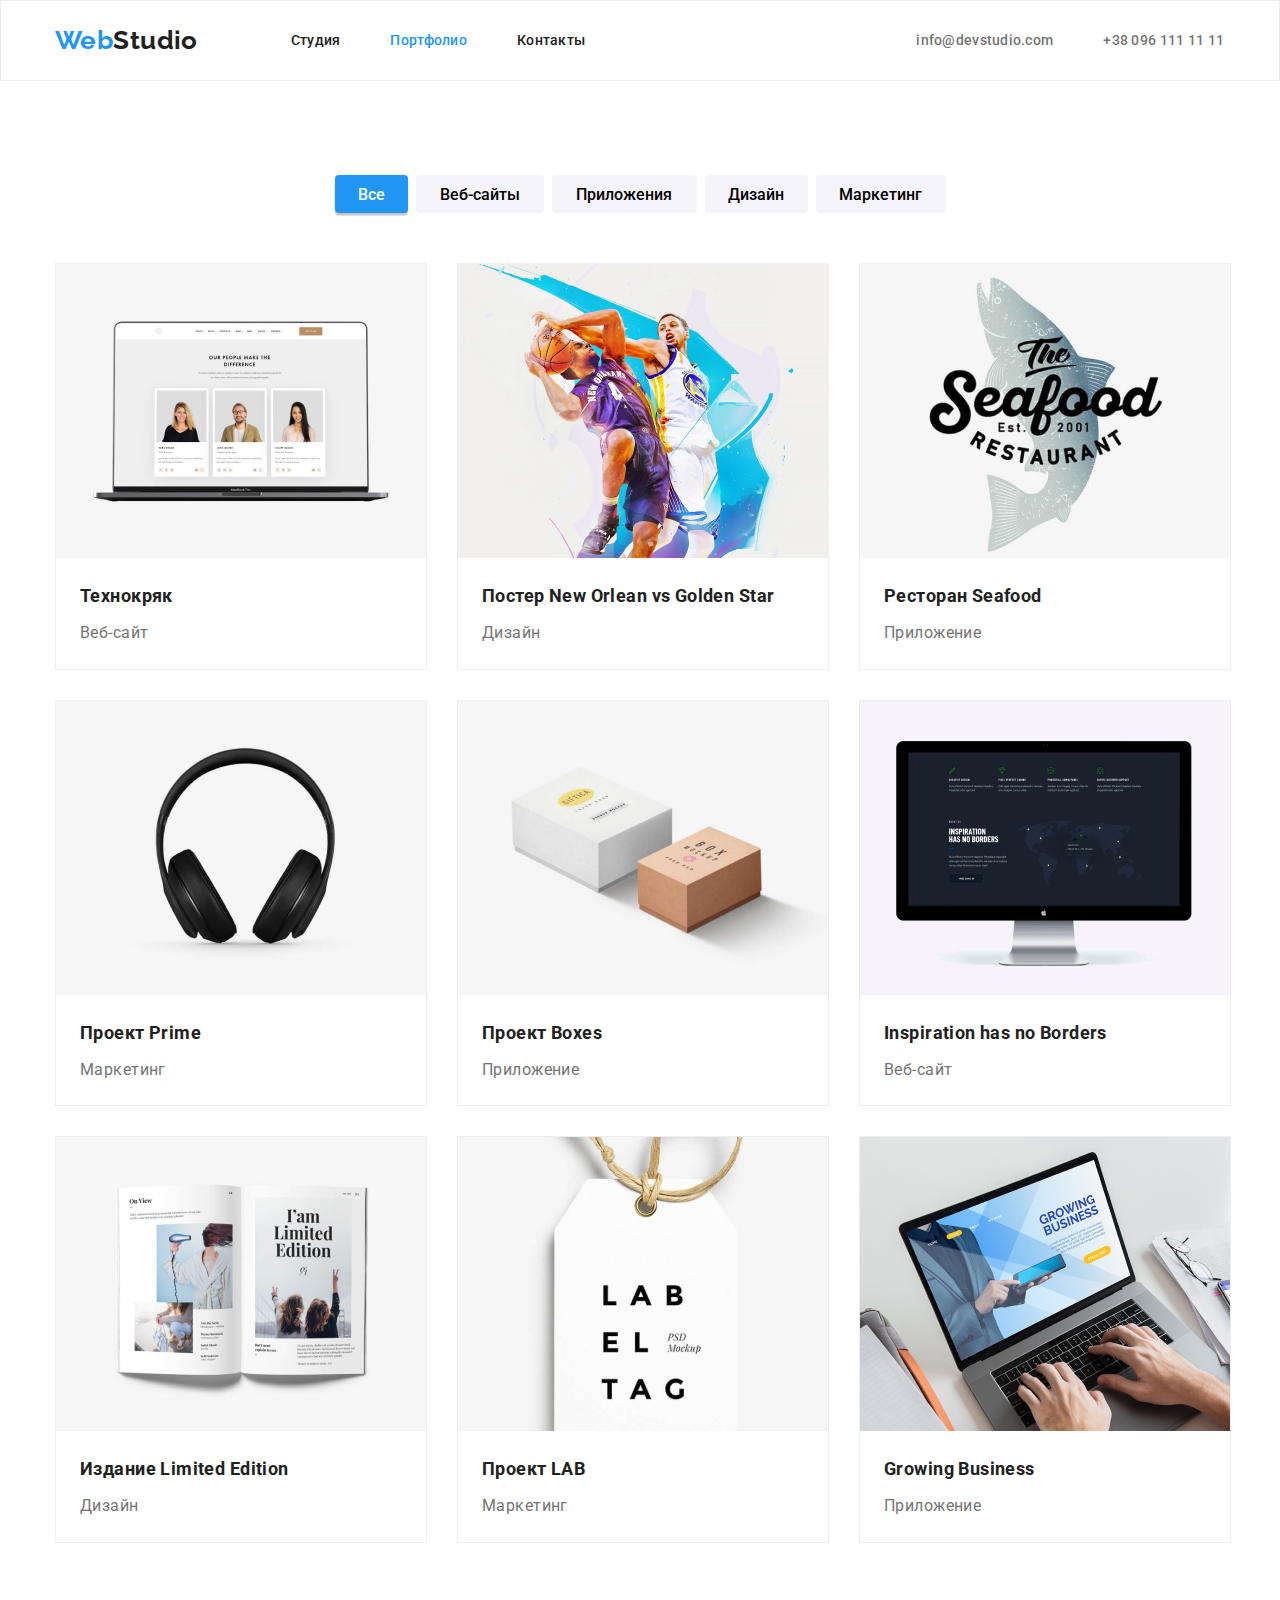
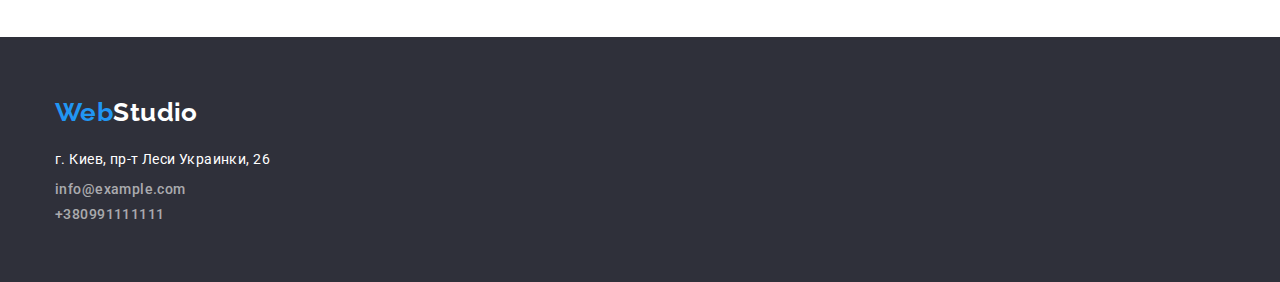
==== commit fc86a807: "Update portfolio.html" ====
--- a/portfolio.html
+++ b/portfolio.html
@@ -20,16 +20,16 @@
     <!-- Лого сайта -->
     <header class="page-header">
         <div class="container navmain">
-            <a href="./index.html" class="logo" lang="en"><span class="web">Web</span>Studio</a>
             <nav>
+                <a href="./index.html" class="logo" lang="en"><span class="web">Web</span>Studio</a>
                 <!--Навигация сайта-->
                 <ul class="markas">
-                    <li class="item"><a class="nav-sites" href="./index.html">Студия</a></li>
-                    <li class="item"><a class="nav-site" href="./portfolio.html">Портфолио</a></li>
+                    <li class="item"><a class="nav-site" href="./index.html">Студия</a></li>
+                    <li class="item"><a class="nav-sites" href="./portfolio.html">Портфолио</a></li>
                     <li class="item"><a class="nav-site" href="./Контакты">Контакты</a></li>
                 </ul>
             </nav>
-            <ul class="markas">
+            <ul class="markas marg">
                 <li class="item"><a class="nav-adm" href="mailto:info@devstudio.com">info@devstudio.com</a></li>
                 <li class="item"><a class="nav-adm" href="tel:+380961111111">+38 096 111 11 11</a></li>
             </ul>
@@ -38,7 +38,7 @@
 
     <!-- услуги/примеры работ-->
     <main>
-        <section class="section-main">
+        <section class="section main">
             <div class="container">
                 <h1>услуги, примеры работ</h1>
                 <ul class="buttonsfive">
@@ -52,64 +52,82 @@
                     <li class="item">
                         <a href="">
                             <img src="./images/technokryak.jpg" alt="Технокряк Веб-сайт" width="370" height="294"/>
-                            <h2>Технокряк</h2>
-                            <p>Веб-сайт</p>
+                            <div class="view">
+                                <h2>Технокряк</h2>
+                                <p>Веб-сайт</p>
+                            </div>
                         </a>
                     </li>
                     <li class="item">
                         <a href="">
                             <img src="./images/basketposter.jpg" alt="Постер New Orlean vs Golden Star Дизайн" width="370" height="294"/>
-                            <h2>Постер New Orlean vs Golden Star</h2>
-                            <p>Дизайн</p>
+                            <div class="view">
+                                <h2>Постер New Orlean vs Golden Star</h2>
+                                <p>Дизайн</p>
+                            </div>
                         </a>
                     </li>
                     <li class="item">
                         <a href="">
                             <img src="./images/seafood.jpg" alt="Ресторан Seafood Приложение" width="370" height="294"/>
-                            <h2>Ресторан Seafood</h2>
-                            <p>Приложение</p>
+                            <div class="view">
+                                <h2>Ресторан Seafood</h2>
+                                <p>Приложение</p>
+                            </div>
                         </a>
                     </li>
                     <li class="item">
                         <a href="">
                             <img src="./images/projectprime.jpg" alt="Проект Prime Маркетинг" width="370" height="294"/>
-                            <h2>Проект Prime</h2>
-                            <p>Маркетинг</p>
+                            <div class="view">
+                                <h2>Проект Prime</h2>
+                                <p>Маркетинг</p>
+                            </div>
                         </a>
                     </li>
                     <li class="item">
                         <a href="">
                             <img src="./images/boxes.jpg" alt="Проект Boxes Приложение" width="370" height="294"/>
-                            <h2>Проект Boxes</h2>
-                            <p>Приложение</p>
+                            <div class="view">
+                                <h2>Проект Boxes</h2>
+                                <p>Приложение</p>
+                            </div>
                         </a>
                     </li>
                     <li class="item">
                         <a href="">
                             <img src="./images/inspirations.jpg" alt="Inspiration has no Borders Веб-сайт" width="370" height="294"/>
-                            <h2>Inspiration has no Borders</h2>
-                            <p>Веб-сайт</p>
+                            <div class="view">
+                                <h2>Inspiration has no Borders</h2>
+                                <p>Веб-сайт</p>
+                            </div>
                         </a>
                     </li>
                     <li class="item">
                         <a href="">
                             <img src="./images/limitededition.jpg" alt="Издание Limited Edition Дизайн" width="370" height="294"/>
-                            <h2>Издание Limited Edition</h2>
-                            <p>Дизайн</p>
+                            <div class="view">
+                                <h2>Издание Limited Edition</h2>
+                                <p>Дизайн</p>
+                            </div>
                         </a>
                     </li>
                     <li class="item">
                         <a href="">
                             <img src="./images/lab.jpg" alt="Проект LAB Маркетинг" width="370" height="294"/>
-                            <h2>Проект LAB</h2>
-                            <p>Маркетинг</p>
+                            <div class="view">
+                                <h2>Проект LAB</h2>
+                                <p>Маркетинг</p>
+                            </div>
                         </a>
                     </li>
                     <li class="item">
                         <a href="">
                             <img src="./images/growing.jpg" alt="Growing Business Приложение" width="370" height="294"/>
-                            <h2>Growing Business</h2>
-                            <p>Приложение</p>
+                            <div class="view">
+                                <h2>Growing Business</h2>
+                                <p>Приложение</p>
+                            </div>
                         </a>
                     </li>
                 </ul>
@@ -118,14 +136,16 @@
     </main>
     <!-- Футер -->
     <footer class="footer">
-        <a href="./index.html" class="logo-two" lang="en"><span class="web-two">Web</span>Studio</a>
-        <address>
-            <ul class="marka-foot">
-                <li><p>г. Киев, пр-т Леси Украинки, 26</p></li>
-                <li><a class="nav-adm-two" href="mailto:info@example.com">info@example.com</a></li>
-                <li><a class="nav-adm-two" href="tel:380991111111">+380991111111</a></li>
-            </ul>
-        </address>
+        <div class="container">
+            <a href="./index.html" class="logo-two" lang="en"><span class="web-two">Web</span>Studio</a>
+            <address>
+                <ul class="marka-foot">
+                    <li><p>г. Киев, пр-т Леси Украинки, 26</p></li>
+                    <li><a class="nav-adm-two" href="mailto:info@example.com">info@example.com</a></li>
+                    <li><a class="nav-adm-two" href="tel:380991111111">+380991111111</a></li>
+                </ul>
+            </address>
+        </div>
     </footer>
 </body>
 
--- a/css/styles.css
+++ b/css/styles.css
@@ -17,29 +17,53 @@
   letter-spacing: 0.03em;
   background-color: var(--background-body);
 }
-
+h1,
+h2,
+h3,
+h4,
+h5,
+h6,
+p {
+  margin: 0;
+  padding: 0;
+}
+section {
+  padding-top: 94px;
+  padding-bottom: 94px;
+}
+ul {
+  margin: 0px;
+  padding-left: 0px;
+  list-style: none;
+}
+
+img {
+  display: block;
+  max-width: 100%;
+  height: auto;
+}
 .html {
   box-sizing: border-box;
 }
 .page-header {
   list-style: none;
+  border: 1px solid #ececec;
 }
 
 .container {
-  width: 1230px;
+  width: 1200px;
   padding-left: 15px;
   padding-right: 15px;
   margin-left: auto;
   margin-right: auto;
 }
-.navmain {
-  display: flex;
-  justify-content: space-around;
-}
-
+
+nav {
+  display: flex;
+}
 .logo {
-  display: flex;
   margin-top: 24px;
+  margin-right: 93px;
   font-family: Raleway;
   font-weight: bold;
   font-size: 26px;
@@ -48,7 +72,6 @@
   text-decoration: none;
 }
 .web {
-  display: flex;
   font-family: Raleway;
   font-weight: bold;
   font-size: 26px;
@@ -57,20 +80,15 @@
   text-decoration: none;
 }
 .buttonsfive {
-  list-style-type: none;
-  padding: 0px;
-  margin: 0px;
-  display: flex;
-  justify-content: center;
-  padding-top: 94px;
+  display: flex;
+  justify-content: center;
+  margin-bottom: 50px;
 }
 
 .marka .item + .item {
   margin-left: 30px;
 }
 .marka h2 {
-  padding-top: 94px;
-  margin-top: 0px;
   margin-bottom: 10px;
   font-size: 14px;
   font-weight: bold;
@@ -83,37 +101,29 @@
   line-height: 1.7;
   color: #757575;
 }
+.navmain {
+  display: flex;
+}
 .markas {
-  list-style-type: none;
-  padding: 0px;
-  margin: 0px;
-  display: flex;
-  justify-content: center;
+  display: inline-flex;
+}
+.markas.marg {
+  padding-left: 331px;
 }
 .marka {
-  list-style-type: none;
-  padding: 0px;
-  margin: 0px;
-  display: flex;
-  justify-content: center;
-}
-.marka-foot {
-  list-style-type: none;
-  padding: 0px;
-  margin: 0px;
-  margin-left: 215px;
-}
-
+  display: flex;
+  justify-content: space-between;
+}
 .marka-two + .marka-two {
   margin-left: 30px;
 }
+
 .marka-two {
-  margin: 0px;
-  padding-left: 0px;
-  list-style-type: none;
-  display: flex;
-  justify-content: center;
-  padding-bottom: 94px;
+  display: flex;
+  justify-content: center;
+}
+.item-two {
+  mix-blend-mode: normal;
 }
 .marka-two .item-two + .item-two {
   margin-left: 30px;
@@ -124,9 +134,6 @@
 }
 
 .social {
-  list-style-type: none;
-  margin: 0px;
-  padding: 0px;
   display: flex;
   justify-content: center;
 }
@@ -134,23 +141,17 @@
   margin-left: 10px;
 }
 .marka-three {
-  list-style-type: none;
-  margin: 0px;
-  padding: 0px;
-  padding-bottom: 94px;
   display: flex;
   justify-content: center;
 }
 .marka-three .item-three + .item-three {
   margin-left: 30px;
 }
-.marka-three h3 {
-  margin-top: 30px;
-  margin-bottom: 10px;
-}
-.marka-three p {
-  margin-top: 0px;
-  margin-bottom: 30px;
+.item-three {
+  background: var(--second-text);
+  box-shadow: 0px 1px 3px rgba(0, 0, 0, 0.12), 0px 1px 1px rgba(0, 0, 0, 0.14),
+    0px 2px 1px rgba(0, 0, 0, 0.2);
+  border-radius: 0px 0px 4px 4px;
 }
 .nav-sites {
   display: flex;
@@ -162,6 +163,7 @@
   line-height: 1.1;
   color: var(--blue-text);
   text-decoration: none;
+  letter-spacing: 0.02em;
 }
 .nav-site {
   display: flex;
@@ -174,6 +176,7 @@
   line-height: 1.1;
   color: var(--general-text);
   text-decoration: none;
+  letter-spacing: 0.02em;
 }
 
 .markas .item + .item {
@@ -187,12 +190,13 @@
   display: flex;
   align-items: center;
   justify-content: center;
-  margin-top: 32px;
-  margin-bottom: 32px;
+  padding-top: 32px;
+  padding-bottom: 32px;
   color: var(--grey-text);
   font-weight: 500;
   line-height: 1.1;
   text-decoration: none;
+  letter-spacing: 0.02em;
 }
 .nav-adm:hover,
 .nav-adm:focus {
@@ -209,19 +213,13 @@
 .nav-adm-two:focus {
   color: var(--blue-text);
 }
-.section {
+.hero {
   background: var(--background-dark);
-  width: 1600px;
-  height: 600px;
-  margin: auto;
-  padding: auto;
+  padding-top: 200px;
+  padding-bottom: 200px;
 }
 .section-talk {
-  padding: 0px;
-  margin: 0px;
-  padding-top: 200px;
   margin-bottom: 30px;
-
   font-family: Roboto;
   font-weight: 900;
   font-size: 44px;
@@ -236,6 +234,7 @@
   background: var(--background-button);
 }
 .section-button {
+  border: none;
   width: 200px;
   height: 50px;
   background: var(--blue-text);
@@ -253,20 +252,13 @@
   color: var(--second-text);
   letter-spacing: 0.06em;
 }
-.special h3 {
-  font-weight: bold;
-  line-height: 1.1;
-  color: var(--general-text);
-  text-transform: uppercase;
-}
-.special p {
-  line-height: 1.7;
-  color: var(--grey-text);
-}
-.workday h2 {
+.special {
+  padding-bottom: 0;
+}
+
+.workday h3 {
   margin-top: 0px;
   margin-bottom: 50px;
-  padding-top: 94px;
   text-align: center;
   font-weight: bold;
   font-size: 36px;
@@ -277,17 +269,17 @@
   list-style: none;
   background: var(--background-white);
 }
-.teamwork h2 {
-  margin-top: 0px;
+.teamwork h4 {
   margin-bottom: 50px;
-  padding-top: 94px;
   text-align: center;
   font-weight: bold;
   font-size: 36px;
   line-height: 1.1;
   color: var(--general-text);
 }
-.teamwork h3 {
+.teamwork h5 {
+  margin-top: 30px;
+  margin-bottom: 10px;
   text-align: center;
   font-weight: 500;
   font-size: 16px;
@@ -295,6 +287,7 @@
   color: var(--general-text);
 }
 .teamwork p {
+  margin-bottom: 30px;
   text-align: center;
   font-weight: normal;
   font-size: 16px;
@@ -304,10 +297,8 @@
 
 .footer {
   background: var(--background-dark);
-  margin: auto;
-  padding: auto;
-  width: 1600px;
-  height: 252px;
+  padding-top: 60px;
+  padding-bottom: 60px;
 }
 .marka-foot p {
   font-style: normal;
@@ -315,10 +306,13 @@
   font-size: 14px;
   line-height: 1.7;
   color: var(--second-text);
+  margin-bottom: 9px;
+}
+.marka-foot li {
+  margin-top: 9px;
 }
 .logo-two {
-  margin-left: 215px;
-  padding-top: 60px;
+  margin-bottom: 20px;
   display: block;
   justify-content: center;
   font-family: Raleway;
@@ -339,9 +333,7 @@
 .buttonsfive .button-marg + .button-marg {
   margin-left: 8px;
 }
-.buttonsfive .button-marg {
-  margin-bottom: 50px;
-}
+
 .button-all {
   width: 73px;
   height: 38px;
@@ -400,16 +392,18 @@
 }
 .site-photo .item {
   padding: 0px;
-  margin-left: 10px;
-  margin-top: 10px;
+  margin: 0px;
   border: 1px solid #eeeeee;
 }
 .site-photo .item:nth-child(1n) {
   margin-left: 30px;
   margin-bottom: 30px;
 }
-.section-main h1 {
+.section.main h1 {
   display: none;
+}
+.section.main {
+  padding-bottom: 64px;
 }
 .site-photo a {
   text-decoration: none;
@@ -417,29 +411,26 @@
   padding: 0px;
 }
 .site-photo {
-  list-style-type: none;
   display: flex;
   flex-wrap: wrap;
-  padding: 0px;
-  margin: 0px;
-  margin-left: -15px;
-  margin-right: -15px;
-  padding-bottom: 64px;
+  margin-left: -30px;
+  margin-right: -30px;
 }
 .site-photo h2 {
+  margin-bottom: 4px;
   font-weight: bold;
   font-size: 18px;
   line-height: 2;
   color: var(--general-text);
-  margin-top: 20px;
-  margin-bottom: 4px;
-  margin-left: 24px;
 }
 .site-photo p {
   font-size: 16px;
   line-height: 1.9;
   color: var(--grey-text);
+}
+.view {
+  margin-left: 24px;
+  margin-top: 20px;
   margin-bottom: 20px;
-  margin-top: 0px;
-  margin-left: 24px;
-}
+  background: var(--second-text);
+}
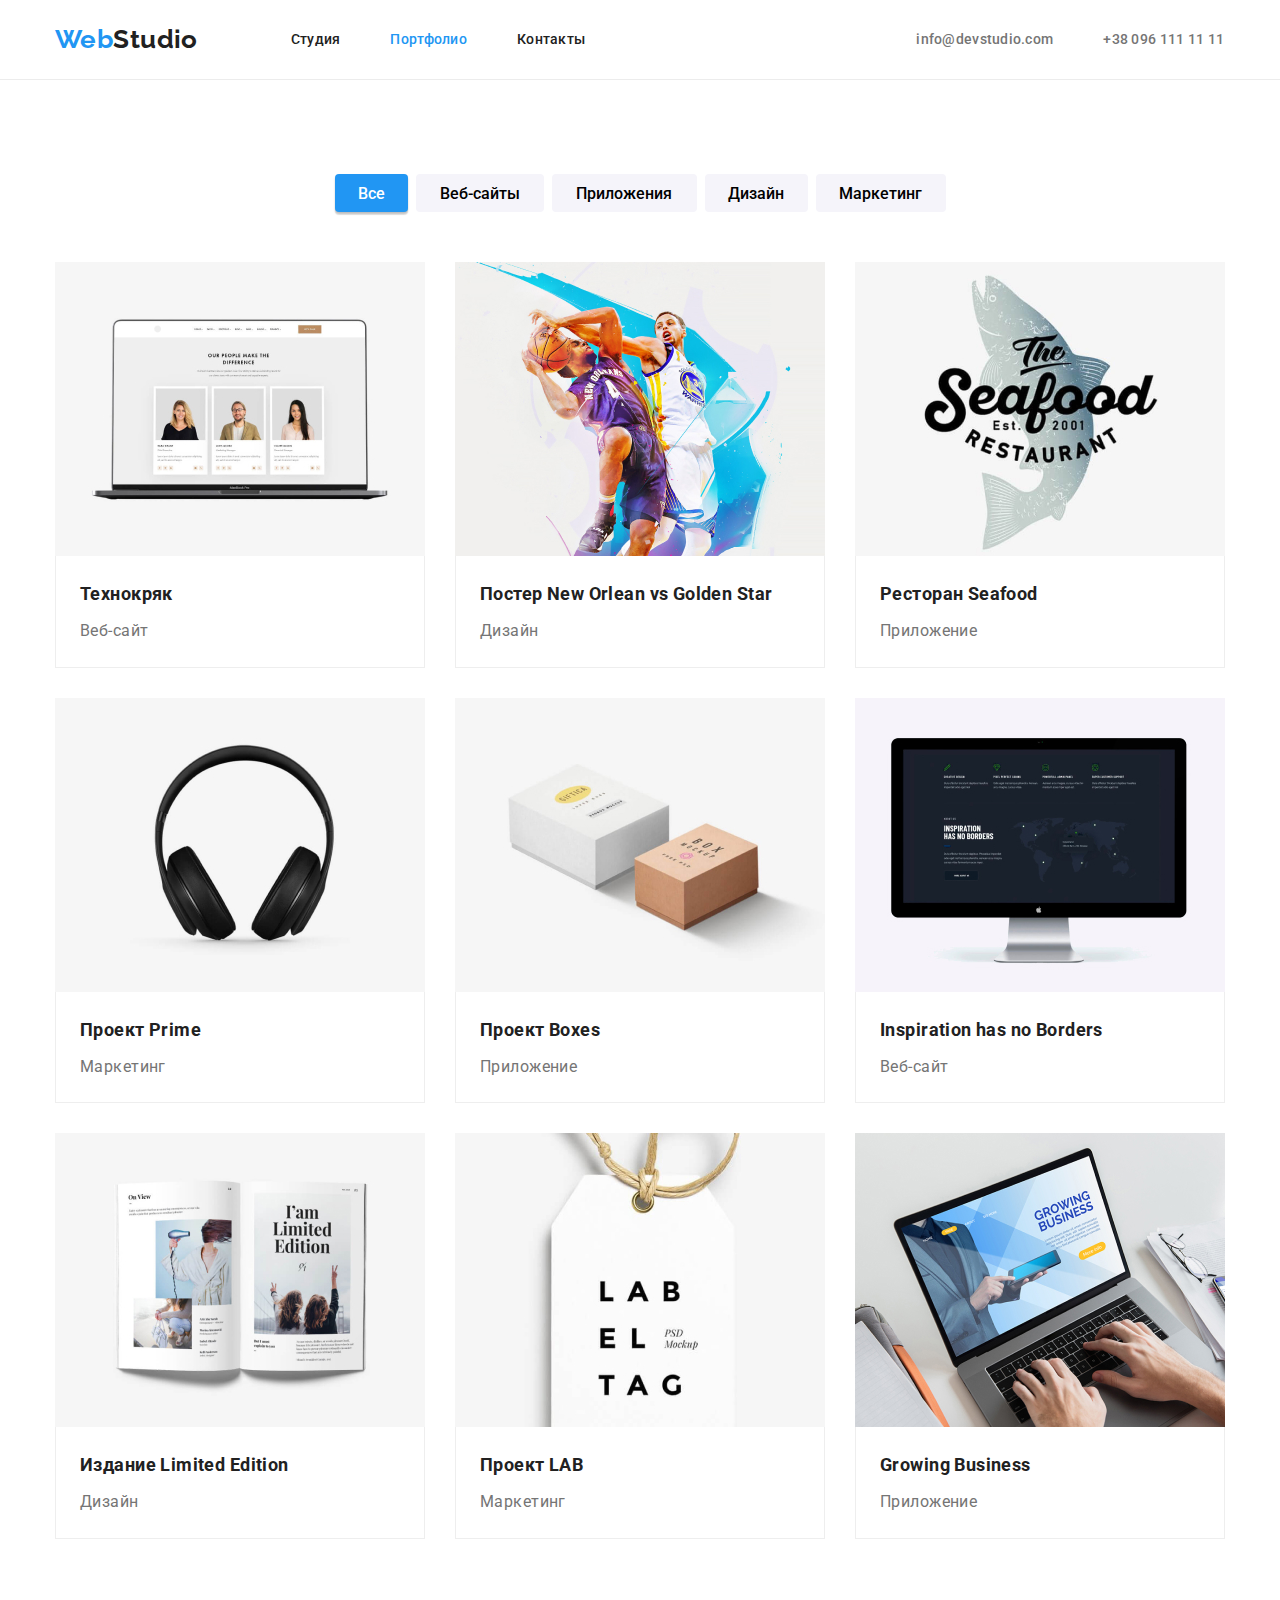
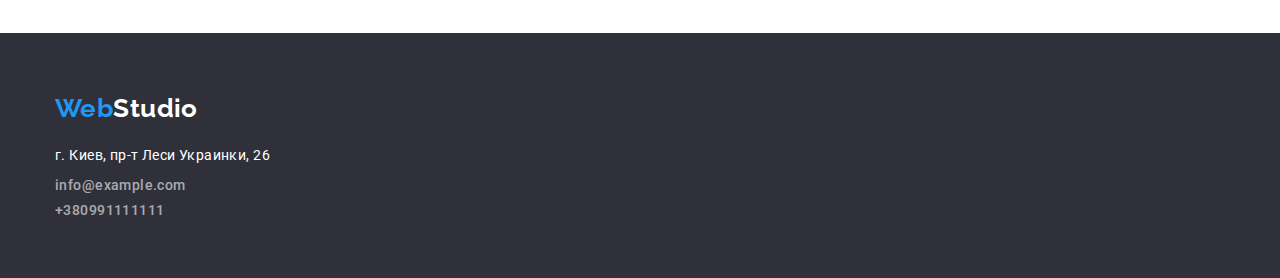
==== commit aae0ab3e: "Update portfolio.html" ====
--- a/portfolio.html
+++ b/portfolio.html
@@ -1,6 +1,5 @@
 <!DOCTYPE html>
 <html lang="ru">
-
 <head>
     <meta charset="UTF-8">
     <meta http-equiv="X-UA-Compatible" content="IE=edge">
@@ -15,7 +14,6 @@
         href="https://cdnjs.cloudflare.com/ajax/libs/modern-normalize/1.0.0/modern-normalize.min.css" />
     <link rel="stylesheet" href="./css/styles.css">
 </head>
-
 <body>
     <!-- Лого сайта -->
     <header class="page-header">
@@ -35,7 +33,6 @@
             </ul>
         </div>
     </header>
-
     <!-- услуги/примеры работ-->
     <main>
         <section class="section main">
@@ -140,13 +137,12 @@
             <a href="./index.html" class="logo-two" lang="en"><span class="web-two">Web</span>Studio</a>
             <address>
                 <ul class="marka-foot">
-                    <li><p>г. Киев, пр-т Леси Украинки, 26</p></li>
-                    <li><a class="nav-adm-two" href="mailto:info@example.com">info@example.com</a></li>
+                    <li class="foomarg"><p>г. Киев, пр-т Леси Украинки, 26</p></li>
+                    <li class="foomarg"><a class="nav-adm-two" href="mailto:info@example.com">info@example.com</a></li>
                     <li><a class="nav-adm-two" href="tel:380991111111">+380991111111</a></li>
                 </ul>
             </address>
         </div>
     </footer>
 </body>
-
 </html>--- a/css/styles.css
+++ b/css/styles.css
@@ -47,7 +47,7 @@
 }
 .page-header {
   list-style: none;
-  border: 1px solid #ececec;
+  border-bottom: 1px solid #ececec;
 }
 
 .container {
@@ -99,7 +99,7 @@
   margin-top: 0px;
   margin-bottom: 0px;
   line-height: 1.7;
-  color: #757575;
+  color: var(--grey-text);
 }
 .navmain {
   display: flex;
@@ -306,10 +306,9 @@
   font-size: 14px;
   line-height: 1.7;
   color: var(--second-text);
+}
+.foomarg {
   margin-bottom: 9px;
-}
-.marka-foot li {
-  margin-top: 9px;
 }
 .logo-two {
   margin-bottom: 20px;
@@ -393,7 +392,6 @@
 .site-photo .item {
   padding: 0px;
   margin: 0px;
-  border: 1px solid #eeeeee;
 }
 .site-photo .item:nth-child(1n) {
   margin-left: 30px;
@@ -429,8 +427,11 @@
   color: var(--grey-text);
 }
 .view {
-  margin-left: 24px;
-  margin-top: 20px;
-  margin-bottom: 20px;
+  padding-left: 24px;
+  padding-top: 20px;
+  padding-bottom: 20px;
   background: var(--second-text);
-}
+  border-left: 1px solid #eeeeee;
+  border-bottom: 1px solid #eeeeee;
+  border-right: 1px solid #eeeeee;
+}
